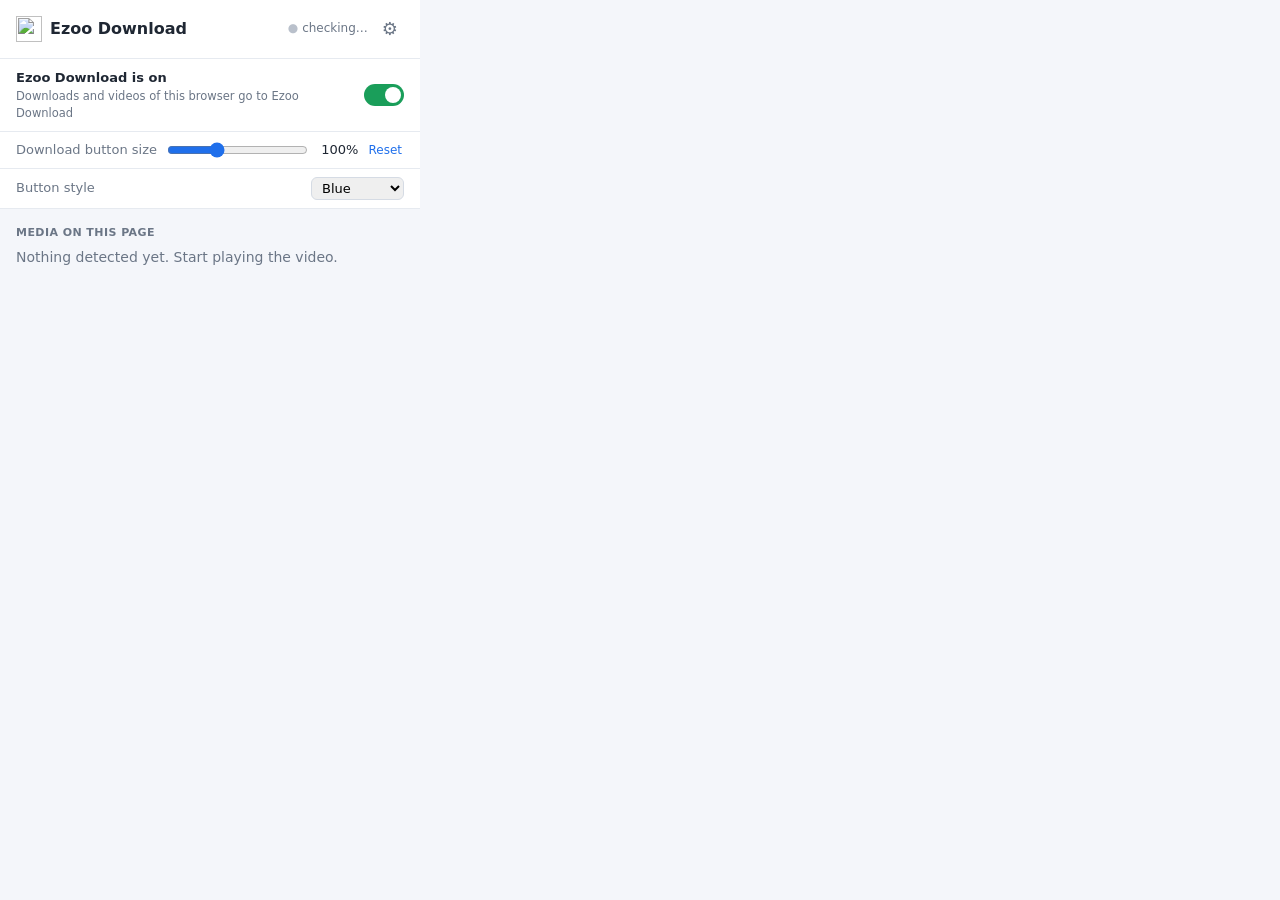
==== extension/popup.html @ a6623790 "Merge pull request #1 from kerlif/linux-support Promote Linux support (1.0.7) to main" ====
<!doctype html>
<html>
<head>
<meta charset="utf-8">
<style>
  body { font: 14px/1.45 "Segoe UI", system-ui, sans-serif; color: #1f2733; margin: 0; width: 420px; min-height: 260px; background: #f4f6fa; }
  header { display: flex; align-items: center; gap: 8px; padding: 14px 16px; background: #fff; border-bottom: 1px solid #e6eaf0; }
  header img { width: 26px; height: 26px; }
  .gear { background: none; color: #6b7686; font-size: 18px; padding: 2px 6px; }
  .gear:hover { background: #eef1f5; color: #1f2733; }
  header b { font-size: 16px; }
  .dot { margin-left: auto; font-size: 12px; color: #6b7686; }
  .dot::before { content: "●"; margin-right: 4px; color: #b9c0cb; }
  .dot.on::before { color: #1a9e5a; }
  section { padding: 12px 16px; }
  h3 { margin: 4px 0 6px; font-size: 11px; color: #6b7686; text-transform: uppercase; letter-spacing: .04em; }
  .media { background: #fff; border-radius: 8px; margin: 8px 0; padding: 10px 12px; display: flex; gap: 8px; align-items: center; }
  .media div { flex: 1; min-width: 0; }
  .media small { display: block; color: #6b7686; overflow: hidden; text-overflow: ellipsis; white-space: nowrap; }
  button { background: #1f6feb; color: #fff; border: 0; border-radius: 6px; padding: 5px 10px; cursor: pointer; font: inherit; }
  button:hover { background: #1a5fcc; }
  .empty { color: #6b7686; }
  .switch { display: flex; align-items: center; gap: 10px; padding: 10px 16px; background: #fff; border-bottom: 1px solid #e6eaf0; font-size: 13px; }
  .switch b { font-weight: 600; }
  .switch small { display: block; color: #6b7686; font-size: 11.5px; }
  .switch label { margin-left: auto; position: relative; width: 40px; height: 22px; flex: none; cursor: pointer; }
  .switch input { opacity: 0; width: 0; height: 0; position: absolute; }
  .switch .knob { position: absolute; inset: 0; background: #b9c0cb; border-radius: 11px; transition: background .15s; }
  .switch .knob::before { content: ""; position: absolute; left: 3px; top: 3px; width: 16px; height: 16px; border-radius: 50%; background: #fff; transition: transform .15s; }
  .switch input:checked + .knob { background: #1a9e5a; }
  .switch input:checked + .knob::before { transform: translateX(18px); }
  .switch input:focus-visible + .knob { outline: 2px solid #1f6feb; outline-offset: 2px; }
  body.off section, body.off .size { opacity: .45; pointer-events: none; }
  .size { display: flex; align-items: center; gap: 8px; padding: 8px 16px; background: #fff; border-bottom: 1px solid #e6eaf0; font-size: 13px; color: #6b7686; }
  .size input[type=range] { flex: 1; accent-color: #1f6feb; }
  .size select { margin-left: auto; padding: 2px 6px; border: 1px solid #d5dbe4; border-radius: 6px; font: inherit; }
  .size output { min-width: 40px; text-align: right; color: #1f2733; font-variant-numeric: tabular-nums; }
  .size .reset { background: none; color: #1f6feb; padding: 0 2px; font-size: 12px; }
  .size .reset:hover { background: none; text-decoration: underline; }
  .media .all { background: #e8f0fe; color: #1f6feb; }
  .media .all:hover { background: #d6e4fd; }
  .open { margin-top: 8px; }
</style>
</head>
<body>
  <header>
    <img src="icons/icon32.png" alt="">
    <b>Ezoo Download</b>
    <span class="dot" id="status">checking…</span>
    <button class="gear" id="settings" title="Settings">⚙</button>
  </header>
  <div class="switch">
    <div>
      <b id="onText">Ezoo Download is on</b>
      <small id="onHint">Downloads and videos of this browser go to Ezoo Download</small>
    </div>
    <label title="Turn the add-in on or off">
      <input type="checkbox" id="enabled" checked aria-label="Ezoo Download on / off">
      <span class="knob"></span>
    </label>
  </div>
  <div class="size">
    <span>Download button size</span>
    <input type="range" id="scale" min="50" max="200" step="5" value="100" aria-label="Download button size">
    <output id="scaleText">100%</output>
    <button class="reset" id="scaleReset" title="Back to normal size">Reset</button>
  </div>
  <div class="size">
    <span>Button style</span>
    <select id="look" aria-label="Button style">
      <option value="blue">Blue</option>
      <option value="dark">Dark</option>
      <option value="light">Light</option>
      <option value="green">Green</option>
      <option value="icon">Icon only</option>
    </select>
  </div>
  <section>
    <h3>Media on this page</h3>
    <div id="media"><div class="empty">Nothing detected yet. Start playing the video.</div></div>
  </section>
  <script src="popup.js"></script>
</body>
</html>
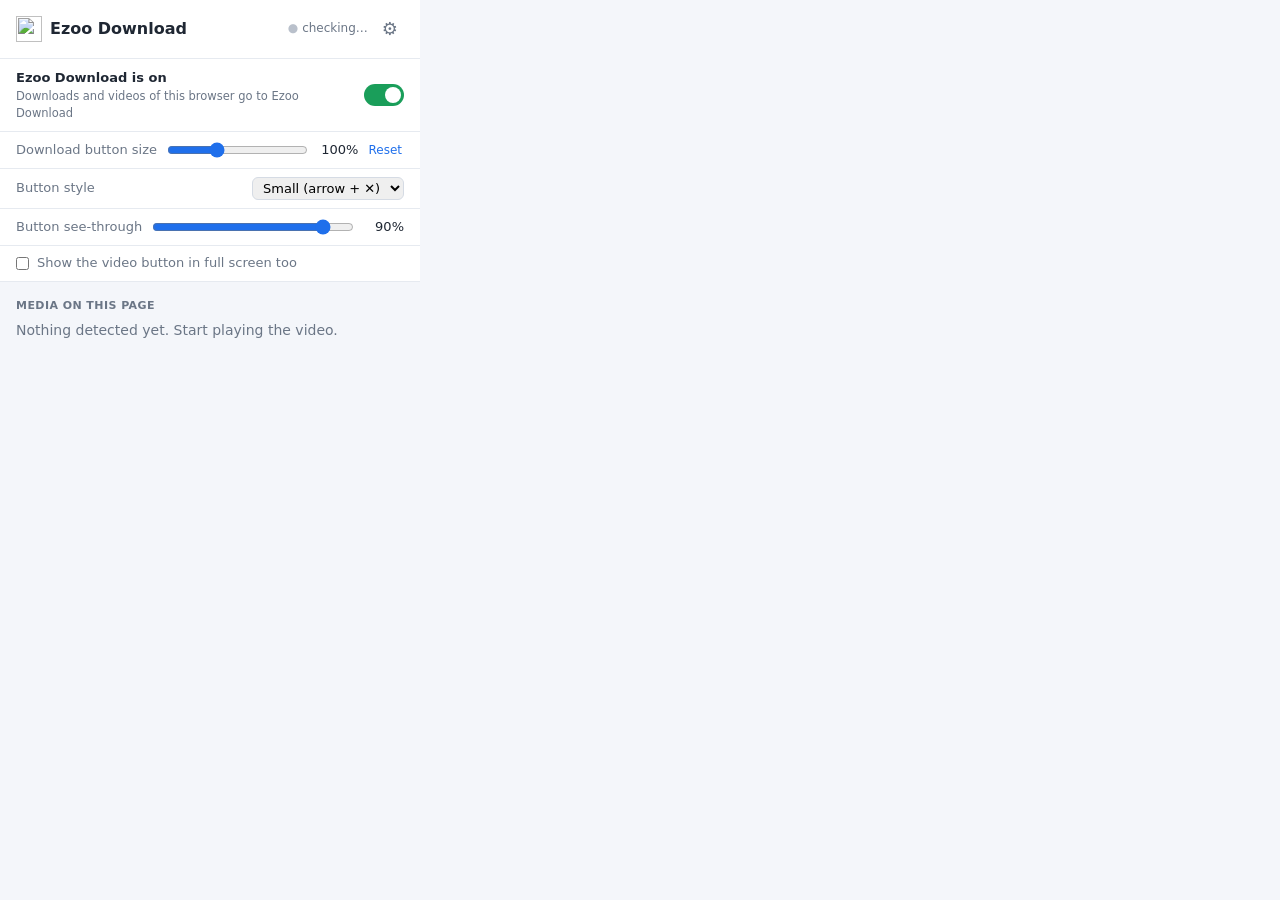
==== commit f7dfdbe2: "ext: merge upstream 1.0.8 extension + capture icon, pill, rows (v1.1.1)" ====
--- a/extension/popup.html
+++ b/extension/popup.html
@@ -17,6 +17,12 @@
   .media { background: #fff; border-radius: 8px; margin: 8px 0; padding: 10px 12px; display: flex; gap: 8px; align-items: center; }
   .media div { flex: 1; min-width: 0; }
   .media small { display: block; color: #6b7686; overflow: hidden; text-overflow: ellipsis; white-space: nowrap; }
+  .media .sz { font-weight: 700; }
+  .media .est { font-size: 10px; font-weight: 700; color: #57606e; background: #eef1f5; border-radius: 3px; padding: 0 4px; margin-left: 4px; }
+  .media .acts { display: flex; gap: 4px; align-items: center; flex: none; }
+  .media .mini { background: #eef1f5; color: #1d63d6; border: 1px solid #d5dbe4; padding: 5px 8px; font-size: 12.5px; font-weight: 600; }
+  .media .mini:hover { background: #e8f0fe; }
+  button:focus-visible { outline: 2px solid #1d63d6; outline-offset: 1px; }
   button { background: #1f6feb; color: #fff; border: 0; border-radius: 6px; padding: 5px 10px; cursor: pointer; font: inherit; }
   button:hover { background: #1a5fcc; }
   .empty { color: #6b7686; }
@@ -37,6 +43,9 @@
   .size output { min-width: 40px; text-align: right; color: #1f2733; font-variant-numeric: tabular-nums; }
   .size .reset { background: none; color: #1f6feb; padding: 0 2px; font-size: 12px; }
   .size .reset:hover { background: none; text-decoration: underline; }
+  .check { display: flex; align-items: center; gap: 8px; padding: 8px 16px; background: #fff; border-bottom: 1px solid #e6eaf0; font-size: 13px; color: #6b7686; cursor: pointer; }
+  .check input { accent-color: #1f6feb; margin: 0; }
+  body.off .check { opacity: .45; pointer-events: none; }
   .media .all { background: #e8f0fe; color: #1f6feb; }
   .media .all:hover { background: #d6e4fd; }
   .open { margin-top: 8px; }
@@ -68,6 +77,7 @@
   <div class="size">
     <span>Button style</span>
     <select id="look" aria-label="Button style">
+      <option value="compact">Small (arrow + ✕)</option>
       <option value="blue">Blue</option>
       <option value="dark">Dark</option>
       <option value="light">Light</option>
@@ -75,6 +85,15 @@
       <option value="icon">Icon only</option>
     </select>
   </div>
+  <div class="size">
+    <span>Button see-through</span>
+    <input type="range" id="solid" min="20" max="100" step="5" value="90" aria-label="How solid the download button is">
+    <output id="solidText">90%</output>
+  </div>
+  <label class="check">
+    <input type="checkbox" id="fullscreen" />
+    <span>Show the video button in full screen too</span>
+  </label>
   <section>
     <h3>Media on this page</h3>
     <div id="media"><div class="empty">Nothing detected yet. Start playing the video.</div></div>
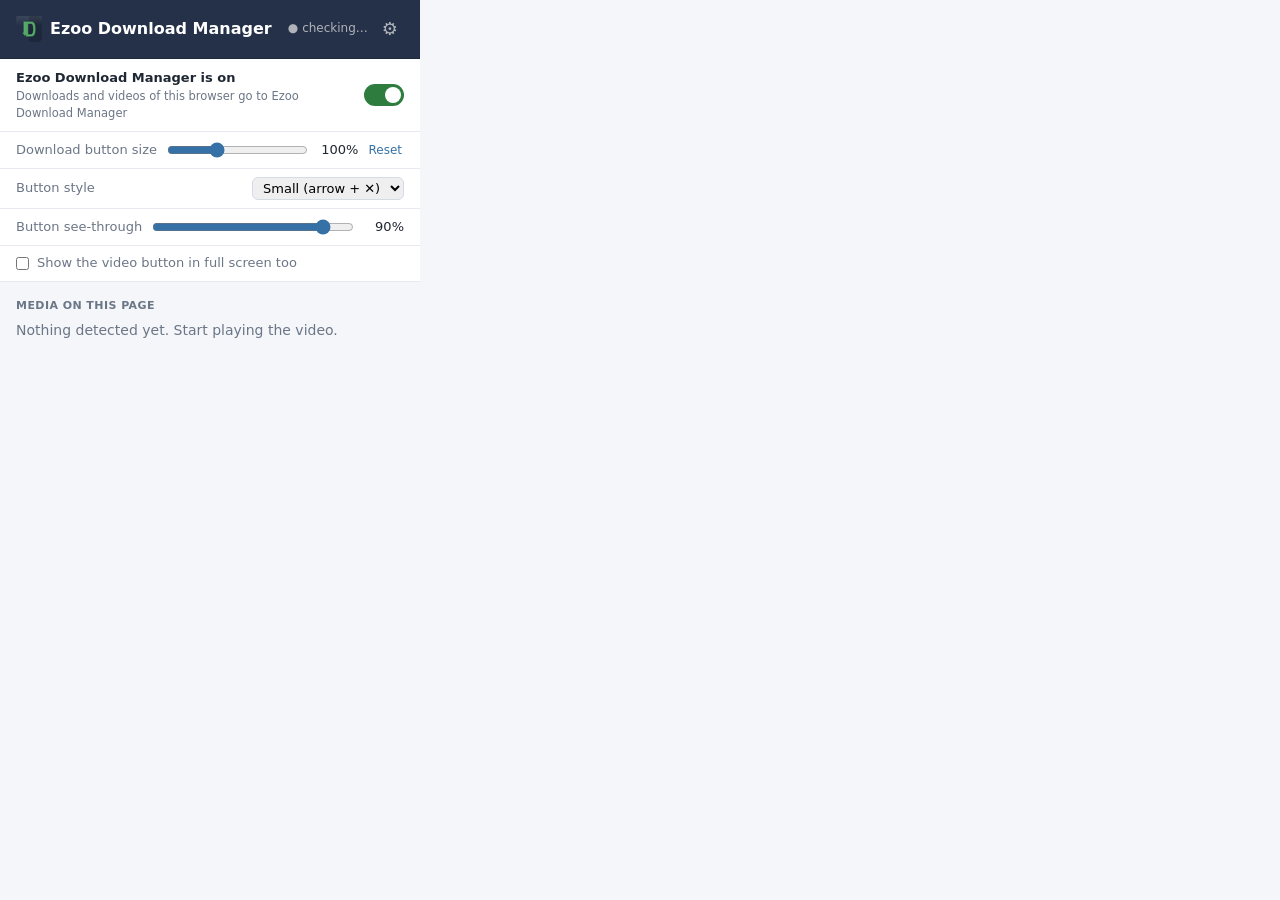
==== commit 070eed79: "v1.1.2: Ezoo Download Manager — Cloudflare bypass, HMAC signing, video clip, magnet, adaptive engine" ====
--- a/extension/popup.html
+++ b/extension/popup.html
@@ -3,15 +3,21 @@
 <head>
 <meta charset="utf-8">
 <style>
+  /* EDM palette (from the supplied logo, 2026-11-05): navy #253149 / #1D283A,
+     blue #4687C7, green #54AB64, red #C2453F, grey #B0B3B8. White text on
+     raw #4687C7 is only 3.78:1, so fills carrying white text use the
+     AA-safe blue #3570A6 (5.22:1), hover #2F6395 (6.29:1); green text
+     and fills use #2E7D3F (5.10:1). Header is navy with white text;
+     cards stay white. All fills flat. */
   body { font: 14px/1.45 "Segoe UI", system-ui, sans-serif; color: #1f2733; margin: 0; width: 420px; min-height: 260px; background: #f4f6fa; }
-  header { display: flex; align-items: center; gap: 8px; padding: 14px 16px; background: #fff; border-bottom: 1px solid #e6eaf0; }
+  header { display: flex; align-items: center; gap: 8px; padding: 14px 16px; background: #253149; border-bottom: 1px solid #1D283A; }
   header img { width: 26px; height: 26px; }
-  .gear { background: none; color: #6b7686; font-size: 18px; padding: 2px 6px; }
-  .gear:hover { background: #eef1f5; color: #1f2733; }
-  header b { font-size: 16px; }
-  .dot { margin-left: auto; font-size: 12px; color: #6b7686; }
-  .dot::before { content: "●"; margin-right: 4px; color: #b9c0cb; }
-  .dot.on::before { color: #1a9e5a; }
+  .gear { background: none; color: #B0B3B8; font-size: 18px; padding: 2px 6px; }
+  .gear:hover { background: rgba(255,255,255,.12); color: #fff; }
+  header b { font-size: 16px; color: #fff; }
+  .dot { margin-left: auto; font-size: 12px; color: #B0B3B8; }
+  .dot::before { content: "●"; margin-right: 4px; color: #B0B3B8; }
+  .dot.on::before { color: #54AB64; }
   section { padding: 12px 16px; }
   h3 { margin: 4px 0 6px; font-size: 11px; color: #6b7686; text-transform: uppercase; letter-spacing: .04em; }
   .media { background: #fff; border-radius: 8px; margin: 8px 0; padding: 10px 12px; display: flex; gap: 8px; align-items: center; }
@@ -20,11 +26,11 @@
   .media .sz { font-weight: 700; }
   .media .est { font-size: 10px; font-weight: 700; color: #57606e; background: #eef1f5; border-radius: 3px; padding: 0 4px; margin-left: 4px; }
   .media .acts { display: flex; gap: 4px; align-items: center; flex: none; }
-  .media .mini { background: #eef1f5; color: #1d63d6; border: 1px solid #d5dbe4; padding: 5px 8px; font-size: 12.5px; font-weight: 600; }
-  .media .mini:hover { background: #e8f0fe; }
-  button:focus-visible { outline: 2px solid #1d63d6; outline-offset: 1px; }
-  button { background: #1f6feb; color: #fff; border: 0; border-radius: 6px; padding: 5px 10px; cursor: pointer; font: inherit; }
-  button:hover { background: #1a5fcc; }
+  .media .mini { background: #eef1f5; color: #3570A6; border: 1px solid #d5dbe4; padding: 5px 8px; font-size: 12.5px; font-weight: 600; }
+  .media .mini:hover { background: #E9F1F8; }
+  button:focus-visible { outline: 2px solid #3570A6; outline-offset: 1px; }
+  button { background: #3570A6; color: #fff; border: 0; border-radius: 6px; padding: 5px 10px; cursor: pointer; font: inherit; }
+  button:hover { background: #2F6395; }
   .empty { color: #6b7686; }
   .switch { display: flex; align-items: center; gap: 10px; padding: 10px 16px; background: #fff; border-bottom: 1px solid #e6eaf0; font-size: 13px; }
   .switch b { font-weight: 600; }
@@ -33,38 +39,38 @@
   .switch input { opacity: 0; width: 0; height: 0; position: absolute; }
   .switch .knob { position: absolute; inset: 0; background: #b9c0cb; border-radius: 11px; transition: background .15s; }
   .switch .knob::before { content: ""; position: absolute; left: 3px; top: 3px; width: 16px; height: 16px; border-radius: 50%; background: #fff; transition: transform .15s; }
-  .switch input:checked + .knob { background: #1a9e5a; }
+  .switch input:checked + .knob { background: #2E7D3F; }
   .switch input:checked + .knob::before { transform: translateX(18px); }
-  .switch input:focus-visible + .knob { outline: 2px solid #1f6feb; outline-offset: 2px; }
+  .switch input:focus-visible + .knob { outline: 2px solid #3570A6; outline-offset: 2px; }
   body.off section, body.off .size { opacity: .45; pointer-events: none; }
   .size { display: flex; align-items: center; gap: 8px; padding: 8px 16px; background: #fff; border-bottom: 1px solid #e6eaf0; font-size: 13px; color: #6b7686; }
-  .size input[type=range] { flex: 1; accent-color: #1f6feb; }
+  .size input[type=range] { flex: 1; accent-color: #3570A6; }
   .size select { margin-left: auto; padding: 2px 6px; border: 1px solid #d5dbe4; border-radius: 6px; font: inherit; }
   .size output { min-width: 40px; text-align: right; color: #1f2733; font-variant-numeric: tabular-nums; }
-  .size .reset { background: none; color: #1f6feb; padding: 0 2px; font-size: 12px; }
+  .size .reset { background: none; color: #3570A6; padding: 0 2px; font-size: 12px; }
   .size .reset:hover { background: none; text-decoration: underline; }
   .check { display: flex; align-items: center; gap: 8px; padding: 8px 16px; background: #fff; border-bottom: 1px solid #e6eaf0; font-size: 13px; color: #6b7686; cursor: pointer; }
-  .check input { accent-color: #1f6feb; margin: 0; }
+  .check input { accent-color: #3570A6; margin: 0; }
   body.off .check { opacity: .45; pointer-events: none; }
-  .media .all { background: #e8f0fe; color: #1f6feb; }
-  .media .all:hover { background: #d6e4fd; }
+  .media .all { background: #E9F1F8; color: #3570A6; }
+  .media .all:hover { background: #DCE8F4; color: #2F6395; }
   .open { margin-top: 8px; }
 </style>
 </head>
 <body>
   <header>
     <img src="icons/icon32.png" alt="">
-    <b>Ezoo Download</b>
+    <b>Ezoo Download Manager</b>
     <span class="dot" id="status">checking…</span>
     <button class="gear" id="settings" title="Settings">⚙</button>
   </header>
   <div class="switch">
     <div>
-      <b id="onText">Ezoo Download is on</b>
-      <small id="onHint">Downloads and videos of this browser go to Ezoo Download</small>
+      <b id="onText">Ezoo Download Manager is on</b>
+      <small id="onHint">Downloads and videos of this browser go to Ezoo Download Manager</small>
     </div>
     <label title="Turn the add-in on or off">
-      <input type="checkbox" id="enabled" checked aria-label="Ezoo Download on / off">
+      <input type="checkbox" id="enabled" checked aria-label="Ezoo Download Manager on / off">
       <span class="knob"></span>
     </label>
   </div>
